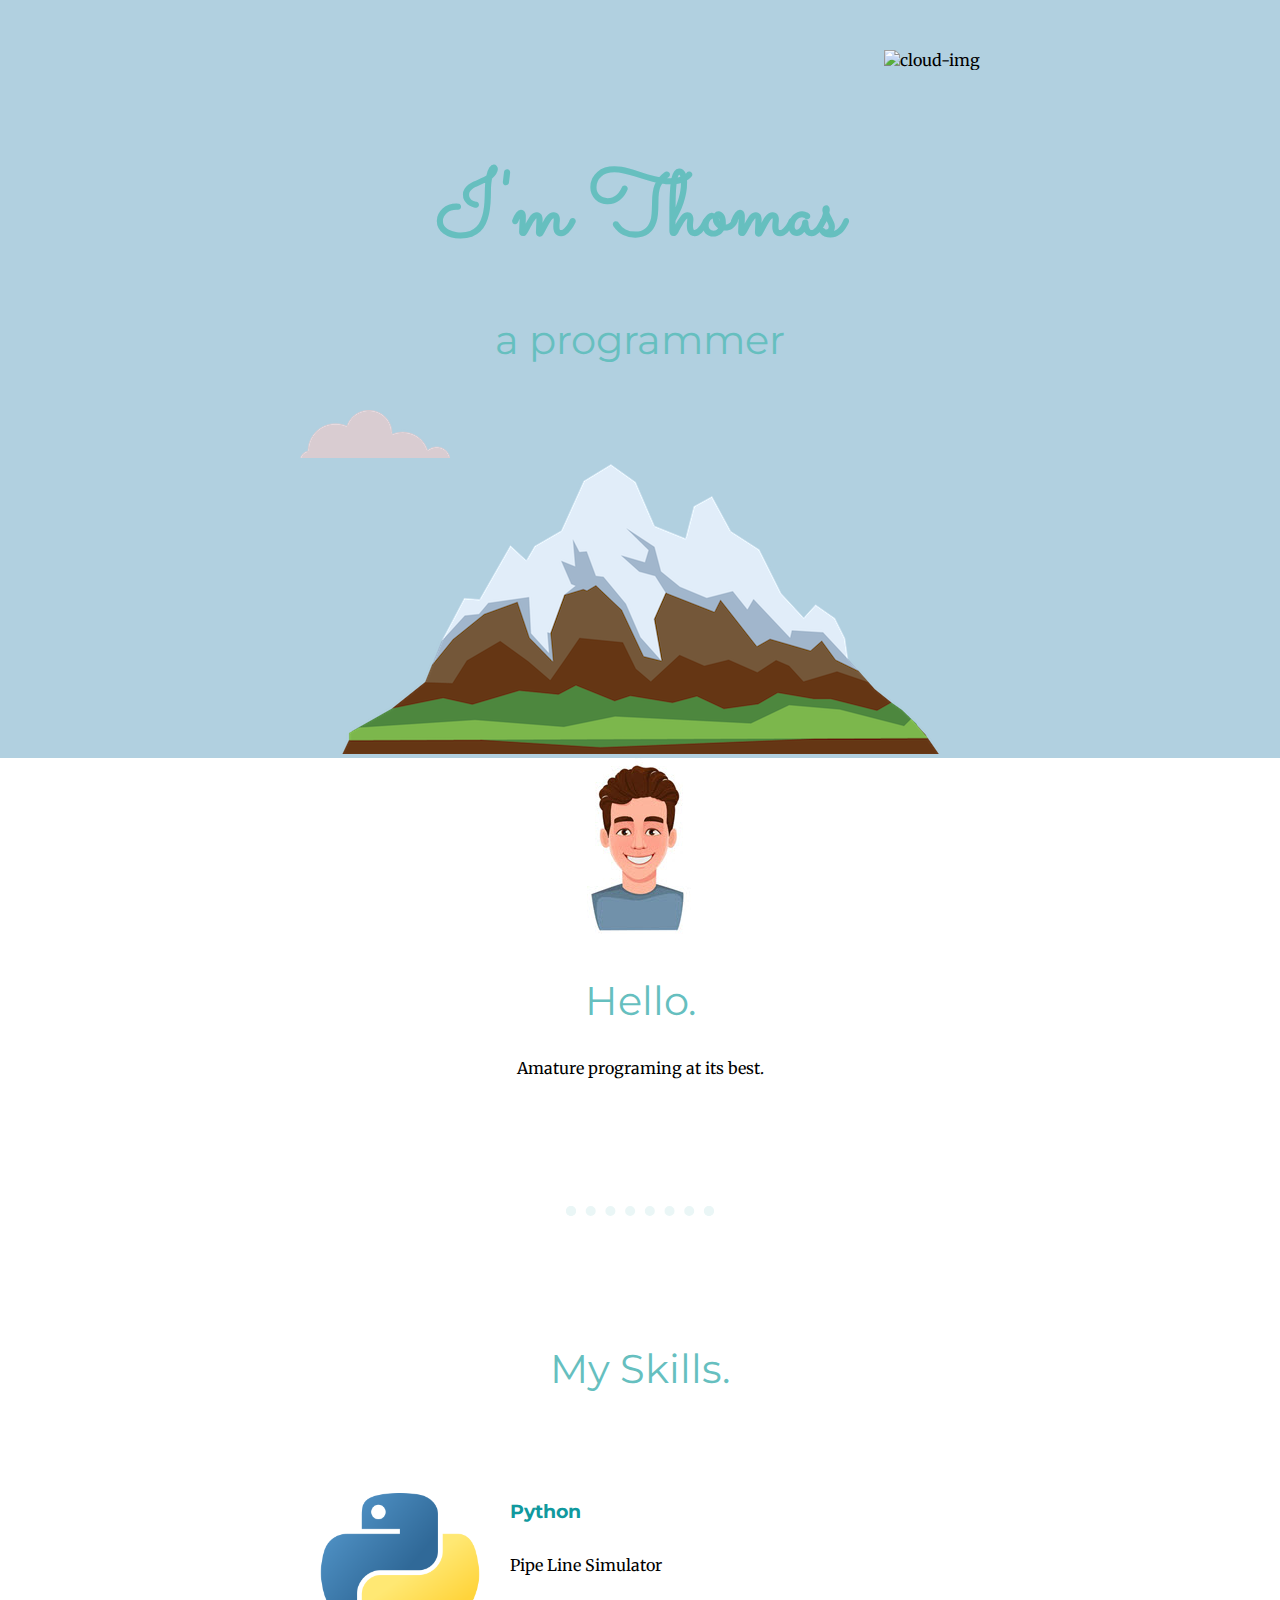
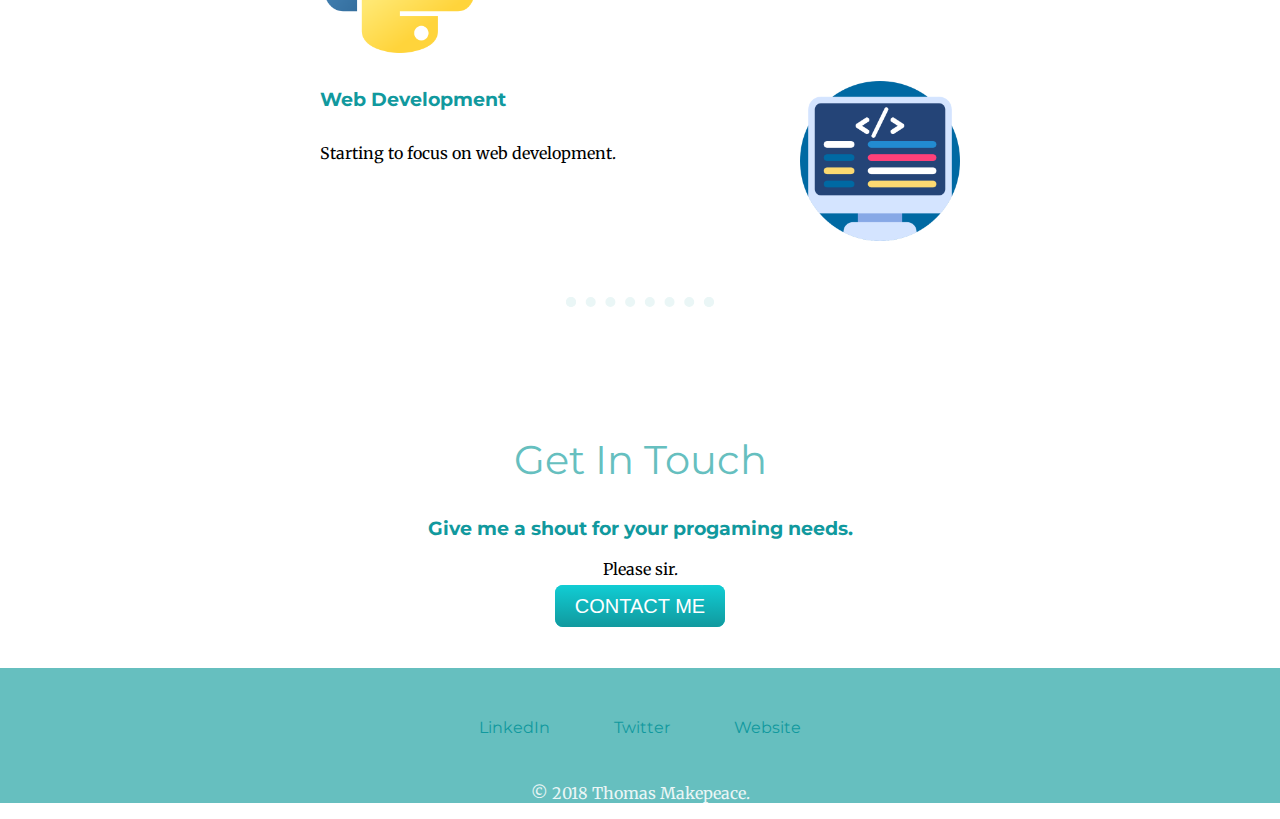
==== index.html @ 12d59799 "Update index.html" ====
<!DOCTYPE html>
<html lang="en" dir="ltr">

<head>
  <meta charset="utf-8">
  <title>Thomas Makepeace</title>
  <link rel="stylesheet" href="css/style.css">
  <link rel="icon" href="favicon.ico">
  <link rel="preconnect" href="https://fonts.googleapis.com">
  <link rel="preconnect" href="https://fonts.gstatic.com" crossorigin>
  <link href="https://fonts.googleapis.com/css2?family=Merriweather&family=Montserrat&family=Sacramento&display=swap" rel="stylesheet">
</head>



<body>
  <div class="top-container">
    <img class="top-cloud" src="cv/images/cloud.png" alt="cloud-img">
    <h1>I'm Thomas</h1>
    <h2>a programmer</h2>
    <img class="bottom-cloud" src="images/cloud.png" alt="cloud-img">
    <img class="mountain" src="images/mountain.png" alt="cloud-img">
  </div>
  <div class="middle-container">
    <div class="profile">
      <img src="images/guy.jpg" alt="guy-image">
      <h2>Hello.</h2>
      <p>Amature programing at its best.</p>
    </div>
    <hr>
    <div class="skills">
      <h2>My Skills.</h2>
      <div class="skill-row">
        <img class="skillone-pic" src="images/python.png" alt="">
        <h3>Python</h3>
        <p>Pipe Line Simulator</p>
      </div>
      <div class="skill-row">
        <img class="skilltwo-pic" src="images/coding.png" alt="">
        <h3>Web Development</h3>
        <p>Starting to focus on web development.</p>
      </div>
    </div>
    <hr>
    <div class="contact-me">
      <h2>Get In Touch</h2>
      <h3>Give me a shout for your progaming needs.</h3>
      <p>Please sir.</p>
      <a class="btn" href="mailto:thomas_make@hotmail.com">CONTACT ME</a>
    </div>
  </div>


  <div class="bottom-container">
    <a class="footer-link" href="https://www.linkedin.com/">LinkedIn</a>
    <a class="footer-link" href="https://twitter.com/">Twitter</a>
    <a class="footer-link" href="https://www.appbrewery.co/">Website</a>
    <p>© 2018 Thomas Makepeace.</p>
  </div>


</body>



</html>
---- css/style.css ----
body{
  margin: 0;
  text-align: center;
  font-family: 'Merriweather', serif;


}
h1{
  font-size: 5.626rem;
  color: #66BFBF;
  margin: 50px auto 0 auto;
  font-family: 'Sacramento', cursive;

}
h2{
  font-size: 2.5rem;
  color: #66BFBF;
  font-family: 'Montserrat', sans-serif;
  font-weight: normal;

}
h3{
  font-family: 'Montserrat', sans-serif;
  color: #11999E;
}
.top-container{
  background-color: #B1D0E0;
  position: relative;
  padding-top: 100px;

}
.middle-container{
  margin-bottom: 50px;

}
.bottom-container{
  background-color: #66BFBF;
  margin-bottom: 0;

}
.bottom-container p{
  color: #EAF6F6;
  padding: 10px auto 50px auto;


}
.top-cloud{
  position: absolute;
  right:300px;
  top: 50px;

}
.bottom-cloud{
  position: absolute;
  left:300px;
  bottom: 300px;
}

.skill-row{
  width: 50%;
  margin: 100px auto 100px auto;
  text-align: left;
  line-height: 2;
}
.skillone-pic{
  width: 25%;
  float: left;
  margin-right: 30px;

}
.skilltwo-pic{
  width: 25%;
  float: right;
  margin-left: 30px;

}
.btn {
  background: #11cdd4;
  background-image: -webkit-linear-gradient(top, #11cdd4, #11999e);
  background-image: -moz-linear-gradient(top, #11cdd4, #11999e);
  background-image: -ms-linear-gradient(top, #11cdd4, #11999e);
  background-image: -o-linear-gradient(top, #11cdd4, #11999e);
  background-image: linear-gradient(to bottom, #11cdd4, #11999e);
  -webkit-border-radius: 8;
  -moz-border-radius: 8;
  border-radius: 8px;
  font-family: Arial;
  color: #ffffff;
  font-size: 20px;
  padding: 10px 20px 10px 20px;
  text-decoration: none;
}

.btn:hover {
  background: #30e3cb;
  background-image: -webkit-linear-gradient(top, #30e3cb, #2bc4ad);
  background-image: -moz-linear-gradient(top, #30e3cb, #2bc4ad);
  background-image: -ms-linear-gradient(top, #30e3cb, #2bc4ad);
  background-image: -o-linear-gradient(top, #30e3cb, #2bc4ad);
  background-image: linear-gradient(to bottom, #30e3cb, #2bc4ad);
  text-decoration: none;
}

.footer-link{
  display: inline-block;
  margin: 50px 30px 30px 30px;
  color: #11999E;
  font-family: 'Montserrat', sans-serif;
  text-decoration: none;


}

hr {
  display:block;
  margin-top: 8rem;
  margin-bottom: 8rem;
  border-style: inset;
  border: 10px dotted;
  width: 10%;
  border-bottom: none;
  color: #EAF6F6;
}

a:hover{
  color: #EAF6F6;
}
/* colour scheme
1A374D

406882

6998AB

B1D0E0
/*

font-family: 'Merriweather', serif;
font-family: 'Montserrat', sans-serif;
font-family: 'Sacramento', cursive;
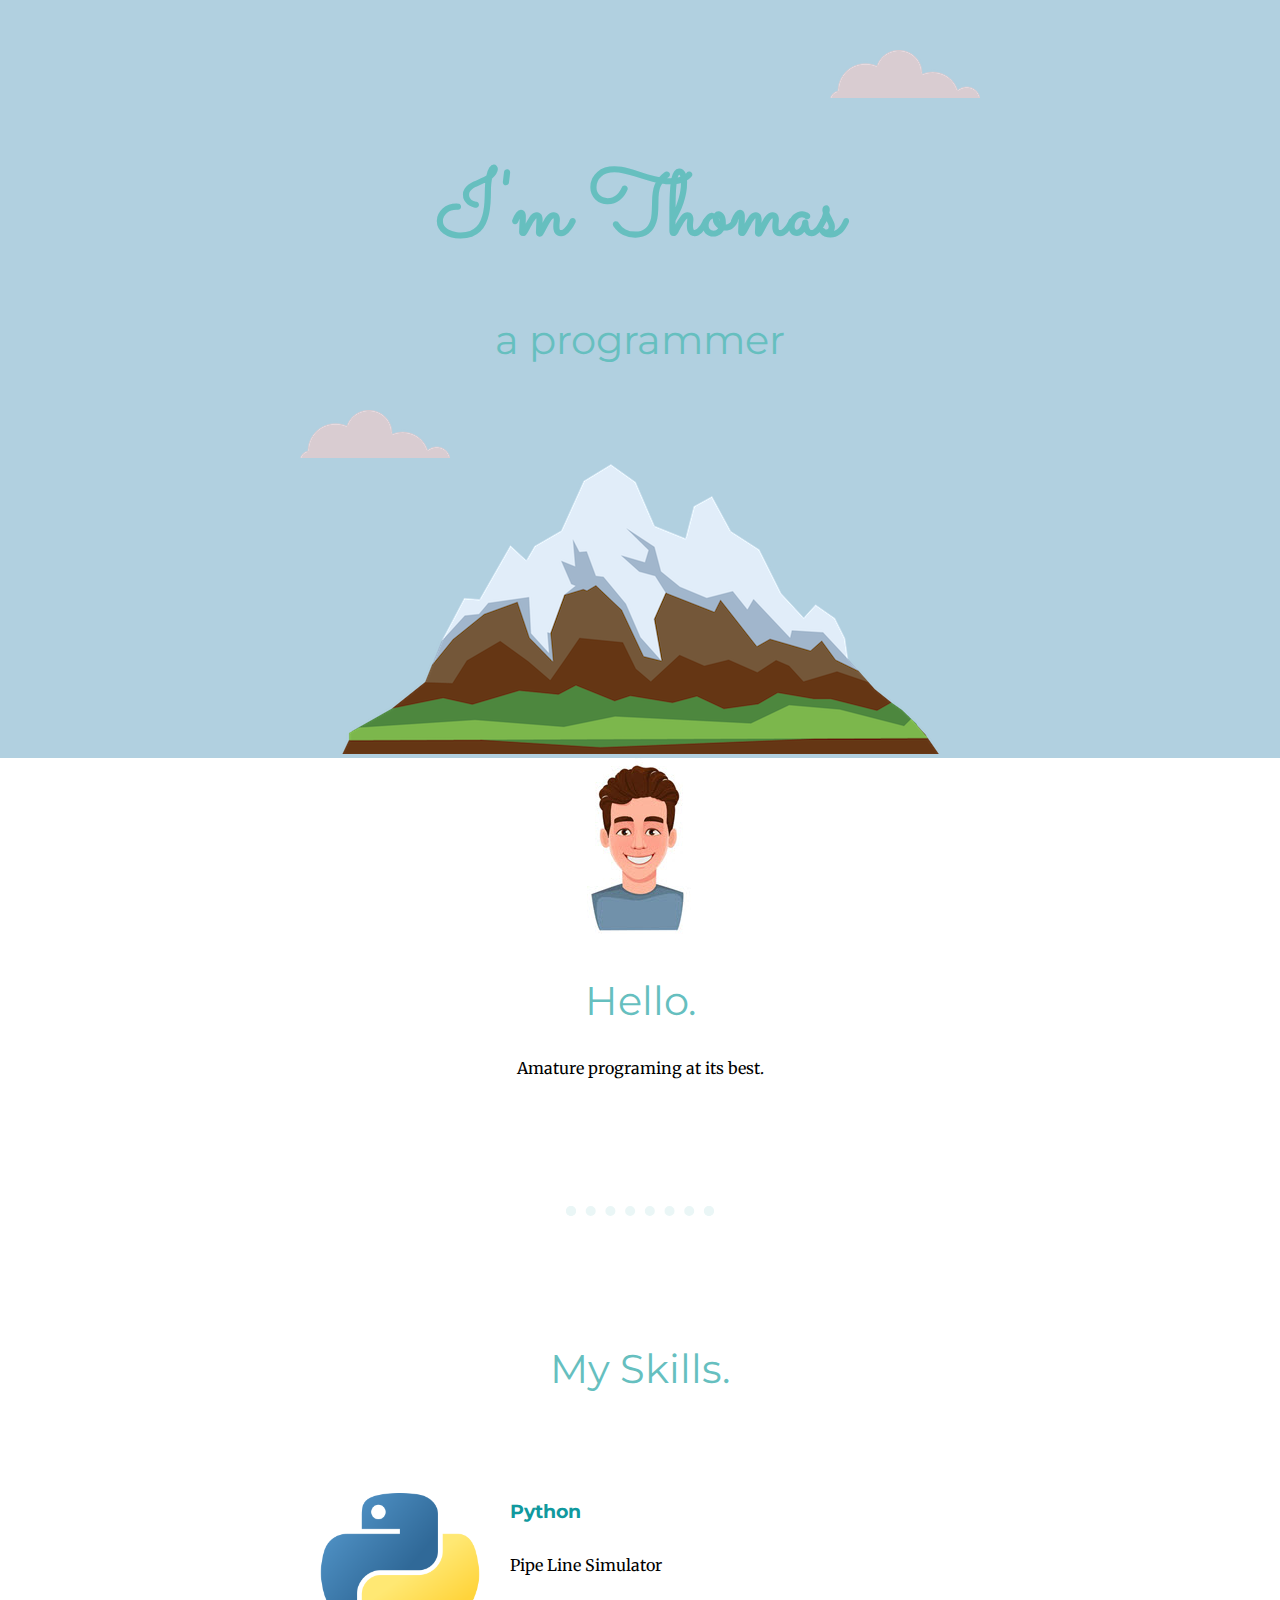
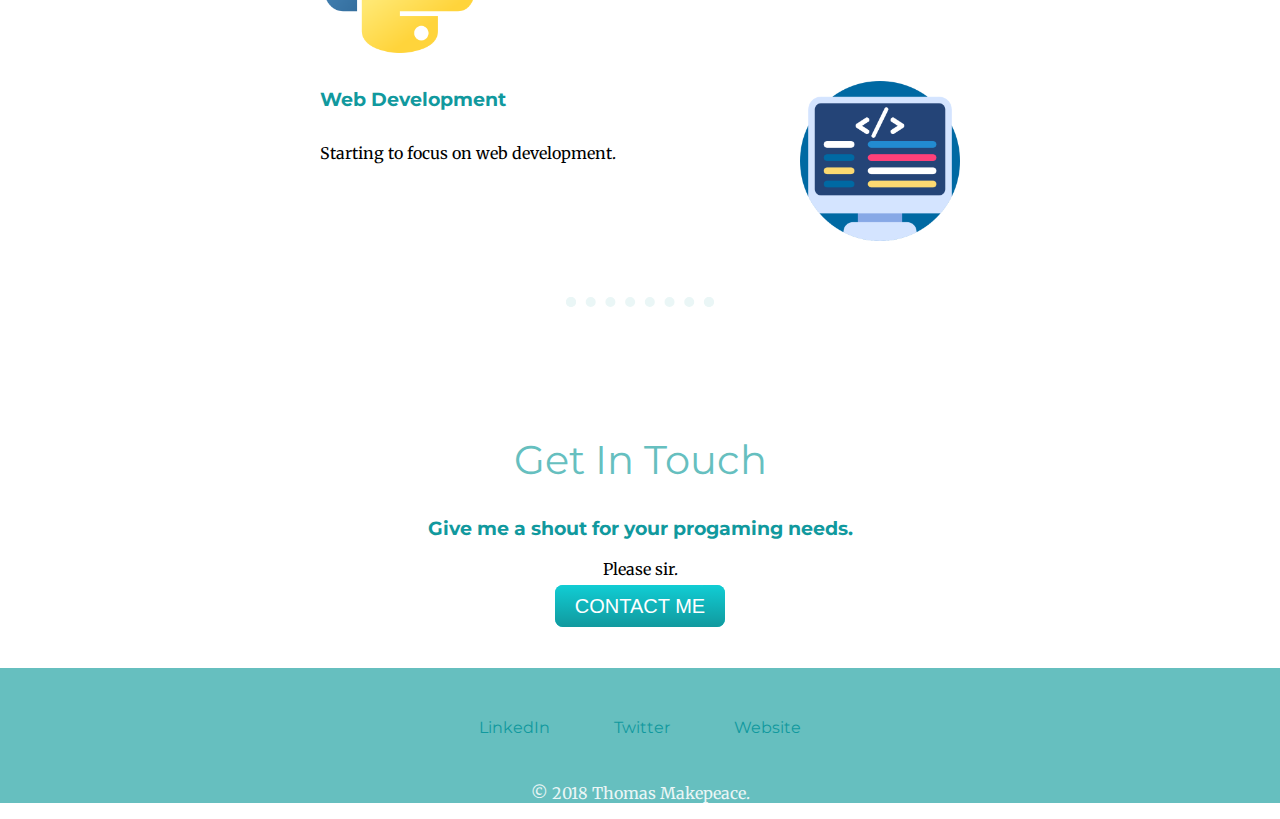
==== commit 2ee3a37a: "Update index.html" ====
--- a/index.html
+++ b/index.html
@@ -15,7 +15,7 @@
 
 <body>
   <div class="top-container">
-    <img class="top-cloud" src="cv/images/cloud.png" alt="cloud-img">
+    <img class="top-cloud" src="images/cloud.png" alt="cloud-img">
     <h1>I'm Thomas</h1>
     <h2>a programmer</h2>
     <img class="bottom-cloud" src="images/cloud.png" alt="cloud-img">
